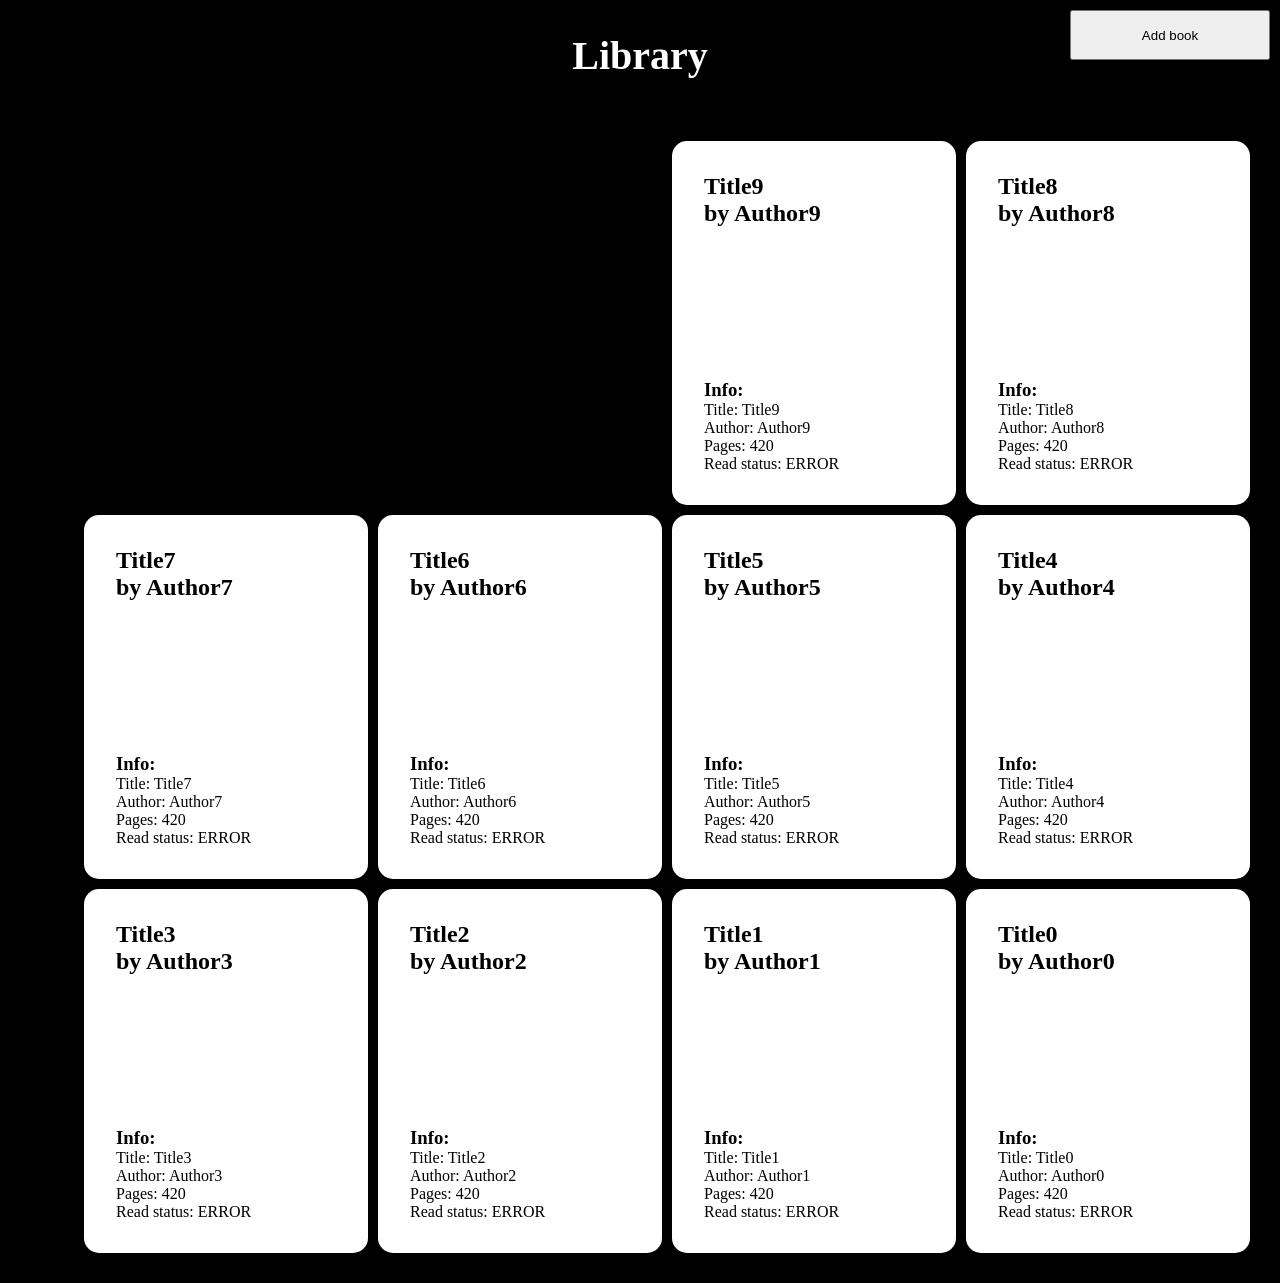
==== index.html @ 4b4154d9 "Adding existing project files to git" ====
<!DOCTYPE html>
<html lang="en">
<head>
    <meta charset="UTF-8">
    <meta name="viewport" content="width=device-width, initial-scale=1.0">
    <title>Library</title>
    <link rel="stylesheet" href="./css/style.css">
    <script src="./js/script.js" defer></script>
</head>
<body>
    <h1>Library</h1>
    <div id="book-list"></div>
    <button id="open-modal">Add book</button>

    <dialog id="add-book-dialog">
        <form id="add-book-form" method="dialog">
            <fieldset>
                <legend>Add Book</legend>
                    <div>
                        <label for="title">Title:</label>
                        <input  type="text" name="title" id="title" placeholder="Title">
                    </div>
                    <div>
                        <label for="author">Author:</label>
                        <input  type="text" name="author" id="author" placeholder="Author">
                    </div>
                    <div>
                        <label for="pages">Pages:</label>
                        <input type="number" name="pages" id="pages" placeholder="Pages">
                    </div>
                    <div>
                        <label for="hasRead">Check if you have read the book:</label>
                        <input type="checkbox" name="hasRead" id="hasRead">
                    </div>
            </fieldset>
        </form>
        <div id="form-buttons">
            <button id="add-book">Add</button>
            <button id="close">Close</button>
        </div>
    </dialog>
    <!-- Temporarily open -->
    <dialog id="edit-book" >
    <!-- Temporarily open -->
        <form id="edit-book-form" method="dialog""></form>
    </dialog>
</body>
</html>
---- css/style.css ----
:root {
    --form-width: 330px;
    --form-height: 400px;
}

* {
    margin: 0px;
    padding: 0px;
    list-style: none;
}

body {
    background-color: black;
}

h1 {
    text-align: center;
    font-size: 40px;
    color: white;
    padding: 2rem;
}

#book-list {
    position: relative;
    padding: 30px;
    display: flex;
    flex-direction: row-reverse;
    flex-wrap: wrap-reverse;
    gap: 10px;
    height: min-content;
}

#book-list div {
    font-size: 1rem;
}

.book-listing {
    display: flex;
    flex-direction: column;

    padding: 2rem;
    background-color: rgb(255, 255, 255);
    width: 200px;
    min-height: max-content;
    min-width: max-content;
    width: 220px;
    height: 300px;

    border-radius: 15px;
}

.book-info-div {
    margin-top: auto;
}

#open-modal {
    width: 200px;
    height: 50px;
    position: fixed;
    margin: 10px;
    top: 0;
    right: 0;
}

form {
    width: var(--form-width);
    height: var(--form-height);
    font-size: 2;
}

#add-book-form>fieldset,
#edit-book-form>fieldset {
    border: none;
    padding: 20px;

    width: calc(var(--form-width)- 20px);
    height: calc(var(--form-height)-20px);

}

legend {
    padding-top: 20px;
}

dialog {
    position: absolute;
    left: 50%;
    top: 50%;
    translate: -50% -50%;
    width: var(--form-width);
    height: var(--form-height);
}


#add-book-form input,
#edit-book-form input {
    height: 30px;
    width: 200px;
}

#add-book-form input[type="checkbox"],
#edit-book-form input[type="checkbox"] {
    position: relative;
    top: 10px;
    width: 40px;
}

#add-book-form label,
#edit-book-form label {
    margin-right: 10px;
    width: 50px;
    text-align: end;
    display: inline-block;
    color: black;
}

#add-book-form div,
#edit-book-form div {
    padding: 10px;
}

#add-book-form div>label[for="hasRead"],
#edit-book-form div>label[for="hasRead"] {
    width: max-content;
}

#form-buttons {
    display: flex;
    flex-direction: column;
    gap: 10px;

    position: absolute;
    bottom: 1rem;
    left: 50%;
    translate: -50%;

}

#form-buttons * {
    aspect-ratio: 16/9;
    height: 30px;
}
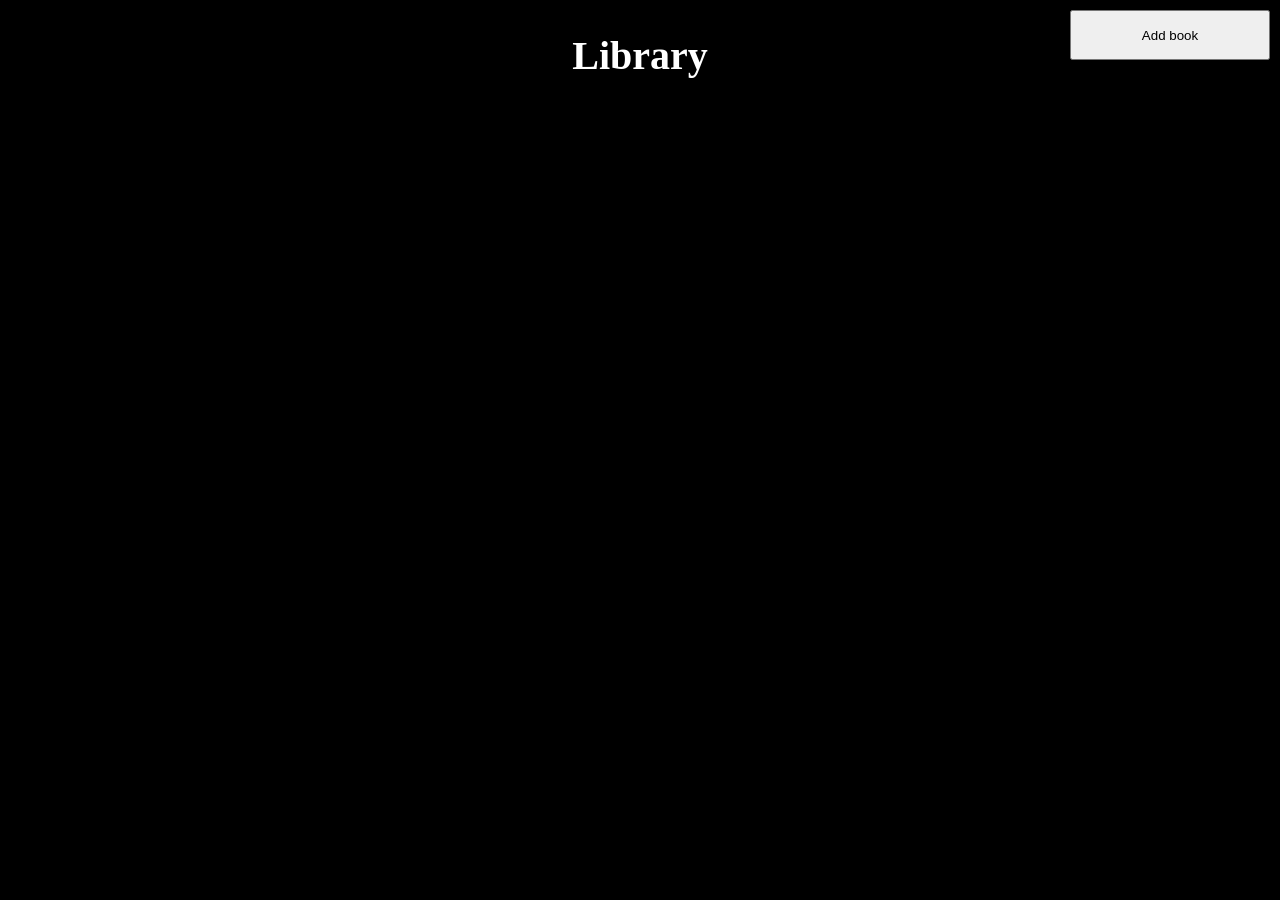
==== commit fa42dc73: "Update close form button" ====
--- a/index.html
+++ b/index.html
@@ -36,7 +36,7 @@
         </form>
         <div id="form-buttons">
             <button id="add-book">Add</button>
-            <button id="close">Close</button>
+            <button class="close">Close</button>
         </div>
     </dialog>
     <!-- Temporarily open -->
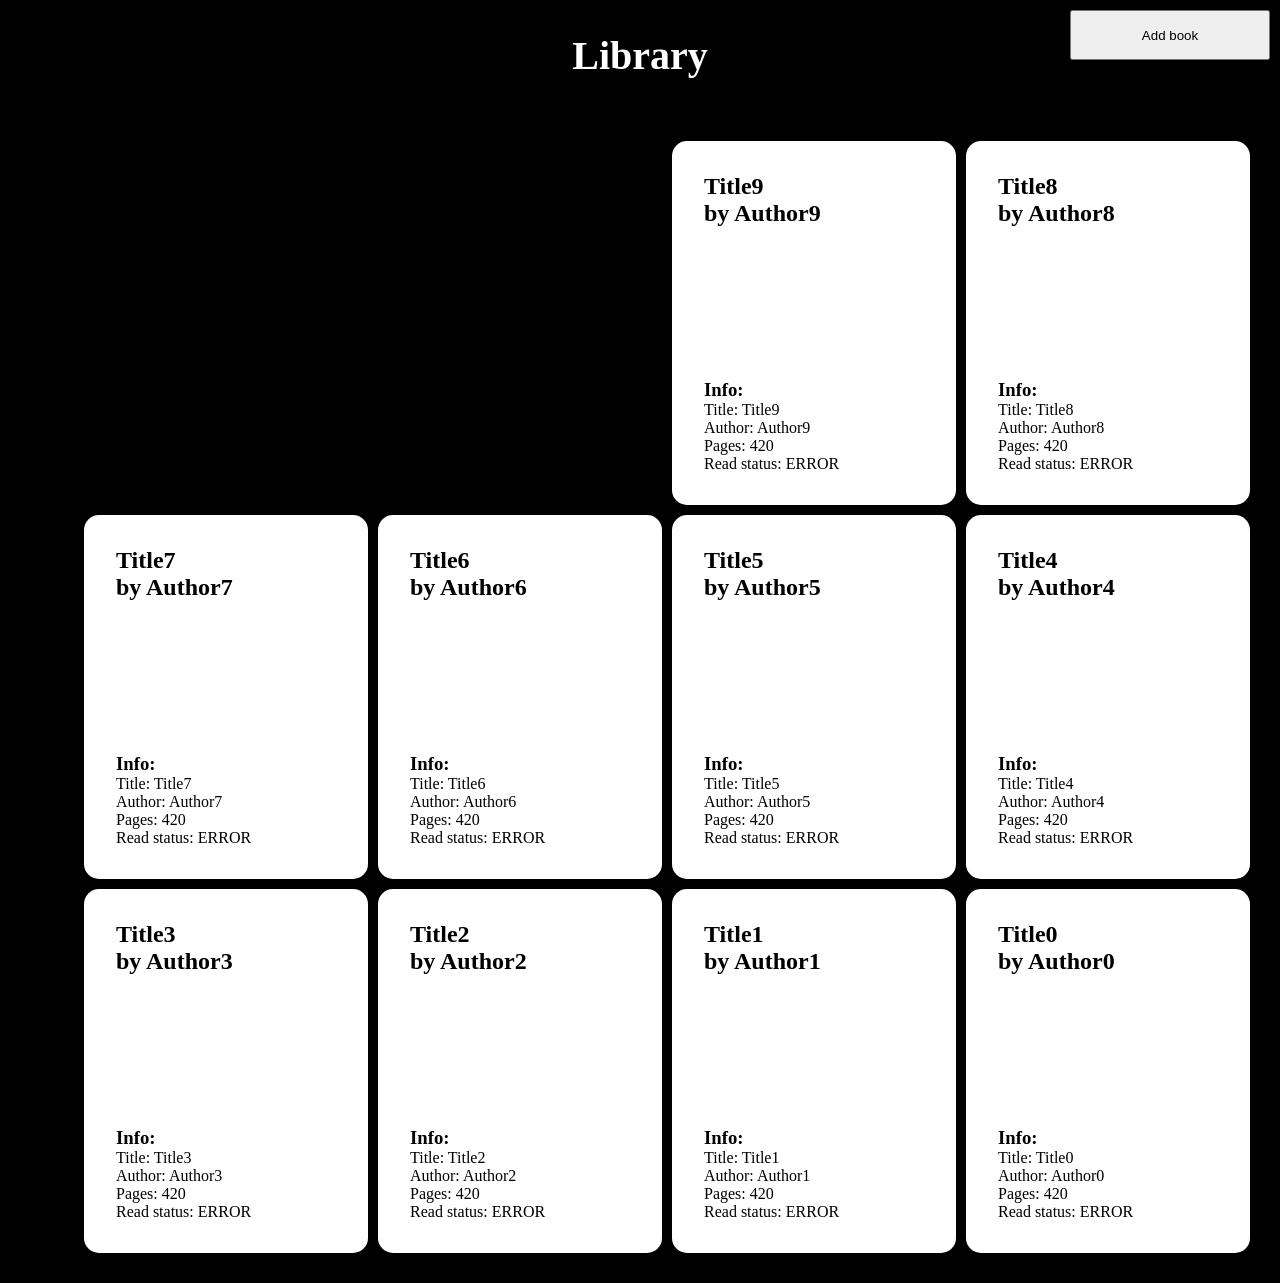
==== commit 42b706fa: "Progress" ====
--- a/index.html
+++ b/index.html
@@ -18,15 +18,15 @@
                 <legend>Add Book</legend>
                     <div>
                         <label for="title">Title:</label>
-                        <input  type="text" name="title" id="title" placeholder="Title">
+                        <input  type="text" name="title" id="title" placeholder="Title" required value="testTitle">
                     </div>
                     <div>
                         <label for="author">Author:</label>
-                        <input  type="text" name="author" id="author" placeholder="Author">
+                        <input  type="text" name="author" id="author" placeholder="Author" required value="testAuthor">
                     </div>
                     <div>
                         <label for="pages">Pages:</label>
-                        <input type="number" name="pages" id="pages" placeholder="Pages">
+                        <input type="number" name="pages" id="pages" placeholder="Pages" required value="69">
                     </div>
                     <div>
                         <label for="hasRead">Check if you have read the book:</label>
@@ -36,7 +36,7 @@
         </form>
         <div id="form-buttons">
             <button id="add-book">Add</button>
-            <button class="close">Close</button>
+            <button id="close">Close</button>
         </div>
     </dialog>
     <!-- Temporarily open -->
--- a/css/style.css
+++ b/css/style.css
@@ -139,4 +139,8 @@
 #form-buttons * {
     aspect-ratio: 16/9;
     height: 30px;
+}
+
+.card-anchor:hover {
+    opacity: .8;
 }
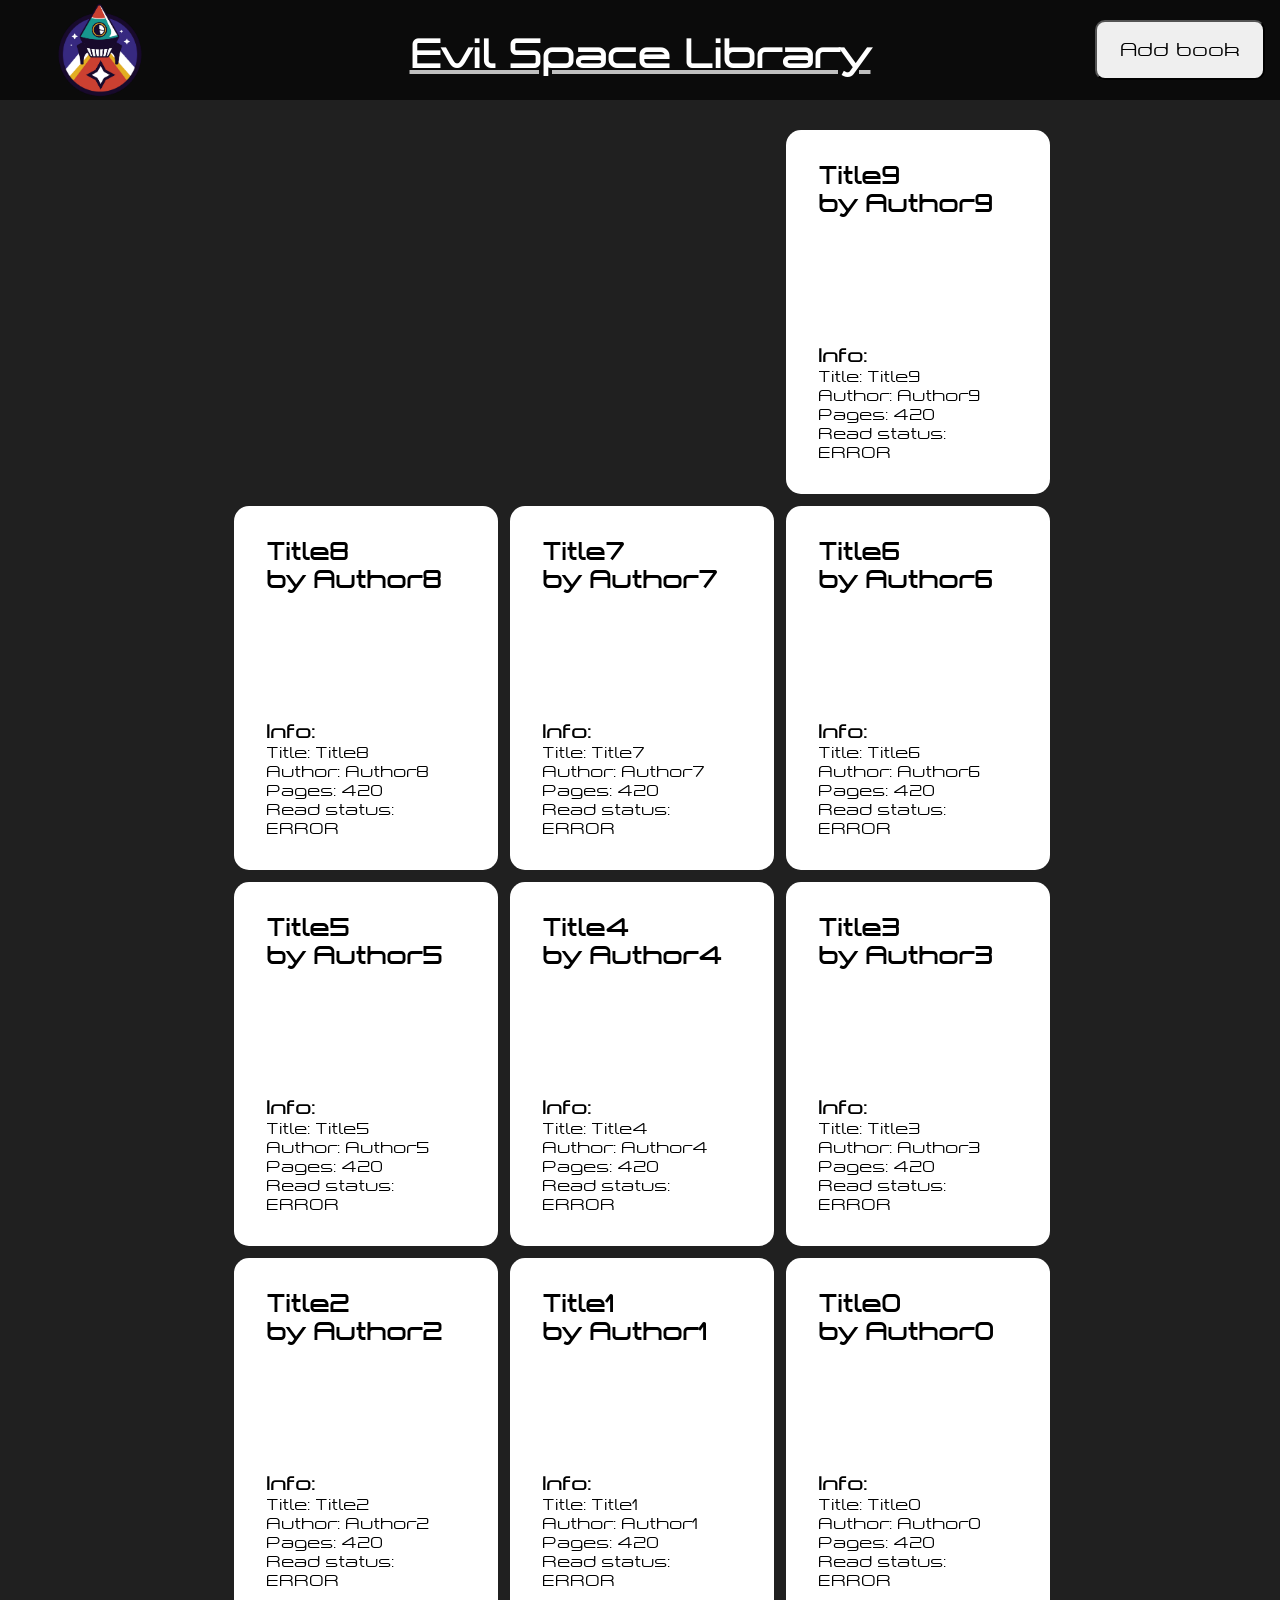
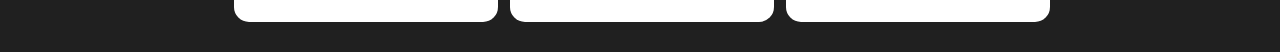
==== commit 4d1d9117: "Misc updates" ====
--- a/index.html
+++ b/index.html
@@ -8,41 +8,47 @@
     <script src="./js/script.js" defer></script>
 </head>
 <body>
-    <h1>Library</h1>
-    <div id="book-list"></div>
-    <button id="open-modal">Add book</button>
-
-    <dialog id="add-book-dialog">
-        <form id="add-book-form" method="dialog">
-            <fieldset>
-                <legend>Add Book</legend>
-                    <div>
-                        <label for="title">Title:</label>
-                        <input  type="text" name="title" id="title" placeholder="Title" required value="testTitle">
-                    </div>
-                    <div>
-                        <label for="author">Author:</label>
-                        <input  type="text" name="author" id="author" placeholder="Author" required value="testAuthor">
-                    </div>
-                    <div>
-                        <label for="pages">Pages:</label>
-                        <input type="number" name="pages" id="pages" placeholder="Pages" required value="69">
-                    </div>
-                    <div>
-                        <label for="hasRead">Check if you have read the book:</label>
-                        <input type="checkbox" name="hasRead" id="hasRead">
-                    </div>
-            </fieldset>
-        </form>
-        <div id="form-buttons">
-            <button id="add-book">Add</button>
-            <button id="close">Close</button>
+    <div id="container">
+        <header>
+            <img src="./img/logo.png" alt="">
+            <h1>Evil Space Library</h1>
+            <button id="open-modal">Add book</button>
+        </header>
+        <div id="book-container">
+            <div id="book-list"></div>
         </div>
-    </dialog>
-    <!-- Temporarily open -->
-    <dialog id="edit-book" >
-    <!-- Temporarily open -->
-        <form id="edit-book-form" method="dialog""></form>
-    </dialog>
+        <dialog id="add-book-dialog">
+            <form id="add-book-form" method="dialog">
+                <fieldset>
+                    <legend>Add Book</legend>
+                        <div>
+                            <label for="title">Title:</label>
+                            <input  type="text" name="title" id="title" placeholder="Title" required>
+                        </div>
+                        <div>
+                            <label for="author">Author:</label>
+                            <input  type="text" name="author" id="author" placeholder="Author" required>
+                        </div>
+                        <div>
+                            <label for="pages">Pages:</label>
+                            <input type="number" name="pages" id="pages" placeholder="Pages" required>
+                        </div>
+                        <div>
+                            <label for="hasRead">Check if you have read the book:</label>
+                            <input type="checkbox" name="has-read" id="has-read">
+                        </div>
+                </fieldset>
+            </form>
+            <div id="form-buttons">
+                <button id="add-book">Add</button>
+                <button id="close">Close</button>
+            </div>
+        </dialog>
+        <!-- Temporarily open -->
+        <dialog id="edit-book" >
+        <!-- Temporarily open -->
+            <form id="edit-book-form" method="dialog""></form>
+        </dialog>
+    </div>
 </body>
 </html>
--- a/css/style.css
+++ b/css/style.css
@@ -1,34 +1,84 @@
+@font-face {
+    font-family: evilspacecorp;
+    src: url(/fonts/aspace_demo-webfont.woff2);
+}
+
 :root {
     --form-width: 330px;
-    --form-height: 400px;
+    --form-height: 450px;
 }
 
 * {
+    font-family: evilspacecorp;
     margin: 0px;
     padding: 0px;
     list-style: none;
 }
 
+#container {
+    display: grid;
+    grid-template-columns: 200px 1fr 200px;
+    grid-template-rows: 100px 1fr;
+}
+
+header {
+    grid-column: 1 / -1;
+    grid-row: 1 / 2;
+
+    display: grid;
+    grid-template-columns: 200px 1fr 200px;
+    grid-template-rows: 100px 1fr;
+
+    position: sticky;
+    background-color: rgb(11, 11, 11);
+    color: rgb(255, 255, 255);
+    height: 100px;
+}
+
+header img {
+    grid: 1/1/2/-1;
+    place-self: center;
+    aspect-ratio: 1;
+    width: 100px;
+}
+
+header button {
+    place-self: center;
+}
+
 body {
-    background-color: black;
+    background-color: rgb(32, 32, 32);
 }
 
 h1 {
     text-align: center;
     font-size: 40px;
-    color: white;
     padding: 2rem;
+    text-decoration: underline silver;
+}
+
+#book-container {
+    grid-column: 2 / 3;
+    grid-row: 2 / -1;
+
+    padding: 30px;
+    display: flex;
+    flex-wrap: wrap;
+    flex-direction: row;
+    gap: 10px;
+    flex-basis: auto;
 }
 
 #book-list {
-    position: relative;
-    padding: 30px;
     display: flex;
+    flex-direction: column;
+    flex-wrap: wrap-reverse;
     flex-direction: row-reverse;
-    flex-wrap: wrap-reverse;
-    gap: 10px;
+    gap: 12px;
     height: min-content;
+    width: 100%;
 }
+
 
 #book-list div {
     font-size: 1rem;
@@ -41,9 +91,6 @@
     padding: 2rem;
     background-color: rgb(255, 255, 255);
     width: 200px;
-    min-height: max-content;
-    min-width: max-content;
-    width: 220px;
     height: 300px;
 
     border-radius: 15px;
@@ -54,12 +101,11 @@
 }
 
 #open-modal {
-    width: 200px;
-    height: 50px;
-    position: fixed;
-    margin: 10px;
-    top: 0;
-    right: 0;
+    place-self: center;
+    width: 170px;
+    height: 60px;
+    border-radius: 10px;
+    font-size: 1.2rem;
 }
 
 form {
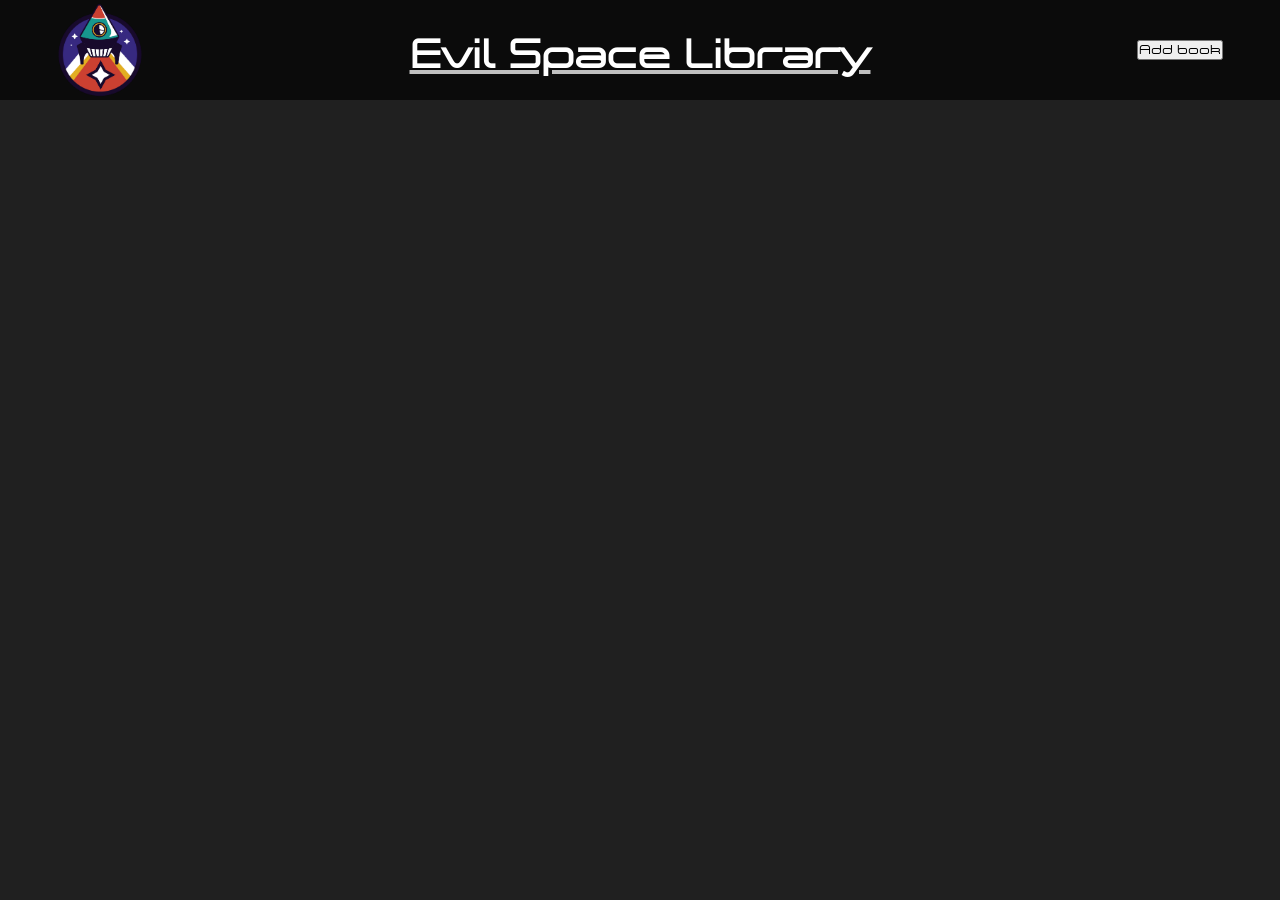
==== commit 75eda842: "Add edit form to html file" ====
--- a/index.html
+++ b/index.html
@@ -9,46 +9,72 @@
 </head>
 <body>
     <div id="container">
-        <header>
+        <header id="main-header">
             <img src="./img/logo.png" alt="">
             <h1>Evil Space Library</h1>
-            <button id="open-modal">Add book</button>
+            <button id="open-add-book-form-button">Add book</button>
         </header>
-        <div id="book-container">
+        <div id="book-list-container">
             <div id="book-list"></div>
         </div>
-        <dialog id="add-book-dialog">
+        <!-- Add form -->
+        <dialog id="add-book-form-dialog">
             <form id="add-book-form" method="dialog">
                 <fieldset>
                     <legend>Add Book</legend>
                         <div>
-                            <label for="title">Title:</label>
-                            <input  type="text" name="title" id="title" placeholder="Title" required>
+                            <label for="add-book-title-input">Title:</label>
+                            <input  type="text" name="add-book-title-input" id="add-book-title-input" placeholder="add-book-title-input" required value="test">
                         </div>
                         <div>
-                            <label for="author">Author:</label>
-                            <input  type="text" name="author" id="author" placeholder="Author" required>
+                            <label for="add-book-author-input">Author:</label>
+                            <input  type="text" name="add-book-author-input" id="add-book-author-input" placeholder="add-book-author-input" required value="test">
                         </div>
                         <div>
-                            <label for="pages">Pages:</label>
-                            <input type="number" name="pages" id="pages" placeholder="Pages" required>
+                            <label for="add-book-pages-input">Pages:</label>
+                            <input type="number" name="add-book-pages-input" id="add-book-pages-input" placeholder="add-book-pages-input" required value="1">
                         </div>
                         <div>
-                            <label for="hasRead">Check if you have read the book:</label>
-                            <input type="checkbox" name="has-read" id="has-read">
+                            <label for="add-book-has-read-input">Check if you have read the book:</label>
+                            <input type="checkbox" name="add-book-has-read-input" id="add-book-has-read-input">
                         </div>
                 </fieldset>
+                <div id="form-buttons">
+                    <button id="add-book-button">Add</button>
+                    <button id="close-form-button">Close</button>
+                </div>
             </form>
+        </dialog>
+
+        <!-- Edit form -->
+        <dialog id="edit-book-form-dialog" >
+                <form id="edit-book-form" method="dialog">
+                        <fieldset>
+                                <legend>Edit Book</legend>
+                                <div>
+                                        <label for="edit-title-input">Update Title:</label>
+                                        <input  type="text" name="edit-title-input" id="edit-title-input" placeholder="">
+                                </div>
+                                <div>
+                                        <label for="edit-author-input">Update Author:</label>
+                                        <input  type="text" name="edit-author-input" id="edit-author-input" placeholder="">
+                                </div>
+                                <div>
+                                        <label for="edit-pages-input">Update Pages:</label>
+                                        <input type="number" name="edit-pages-input" id="edit-pages-input" placeholder="">
+                                </div>
+                                <div>
+                                        <label for="edit-has-read-input">Check if you have read the book:</label>
+                                        <input type="checkbox" name="edit-has-read-input" id="edit-has-read-input">
+                                </div>
+            </fieldset>
             <div id="form-buttons">
-                <button id="add-book">Add</button>
-                <button id="close">Close</button>
-            </div>
-        </dialog>
-        <!-- Temporarily open -->
-        <dialog id="edit-book" >
-        <!-- Temporarily open -->
-            <form id="edit-book-form" method="dialog""></form>
-        </dialog>
+                    <button id="apply-edits-button">Apply</button>
+                    <button id="cancel-edits-button">Cancel</button>
+                    <button id="delete-book-button">Delete</button>
+                </div>
+        </form>
+</dialog>
     </div>
 </body>
 </html>
--- a/css/style.css
+++ b/css/style.css
@@ -1,11 +1,11 @@
 @font-face {
     font-family: evilspacecorp;
-    src: url(/fonts/aspace_demo-webfont.woff2);
+    src: url(../fonts/aspace_demo-webfont.woff2);
 }
 
 :root {
     --form-width: 330px;
-    --form-height: 450px;
+    --form-height: 500px;
 }
 
 * {
@@ -116,12 +116,18 @@
 
 #add-book-form>fieldset,
 #edit-book-form>fieldset {
+
     border: none;
     padding: 20px;
 
     width: calc(var(--form-width)- 20px);
     height: calc(var(--form-height)-20px);
 
+}
+
+fieldset div {
+    display: flex;
+    justify-content: center;
 }
 
 legend {
@@ -141,7 +147,7 @@
 #add-book-form input,
 #edit-book-form input {
     height: 30px;
-    width: 200px;
+    width: 130px;
 }
 
 #add-book-form input[type="checkbox"],
@@ -154,9 +160,8 @@
 #add-book-form label,
 #edit-book-form label {
     margin-right: 10px;
-    width: 50px;
-    text-align: end;
-    display: inline-block;
+    width: 80px;
+    display: inline;
     color: black;
 }
 
@@ -167,7 +172,8 @@
 
 #add-book-form div>label[for="hasRead"],
 #edit-book-form div>label[for="hasRead"] {
-    width: max-content;
+    width: 200px;
+    font-size: .75rem;
 }
 
 #form-buttons {
@@ -184,7 +190,7 @@
 
 #form-buttons * {
     aspect-ratio: 16/9;
-    height: 30px;
+    width: 75px;
 }
 
 .card-anchor:hover {
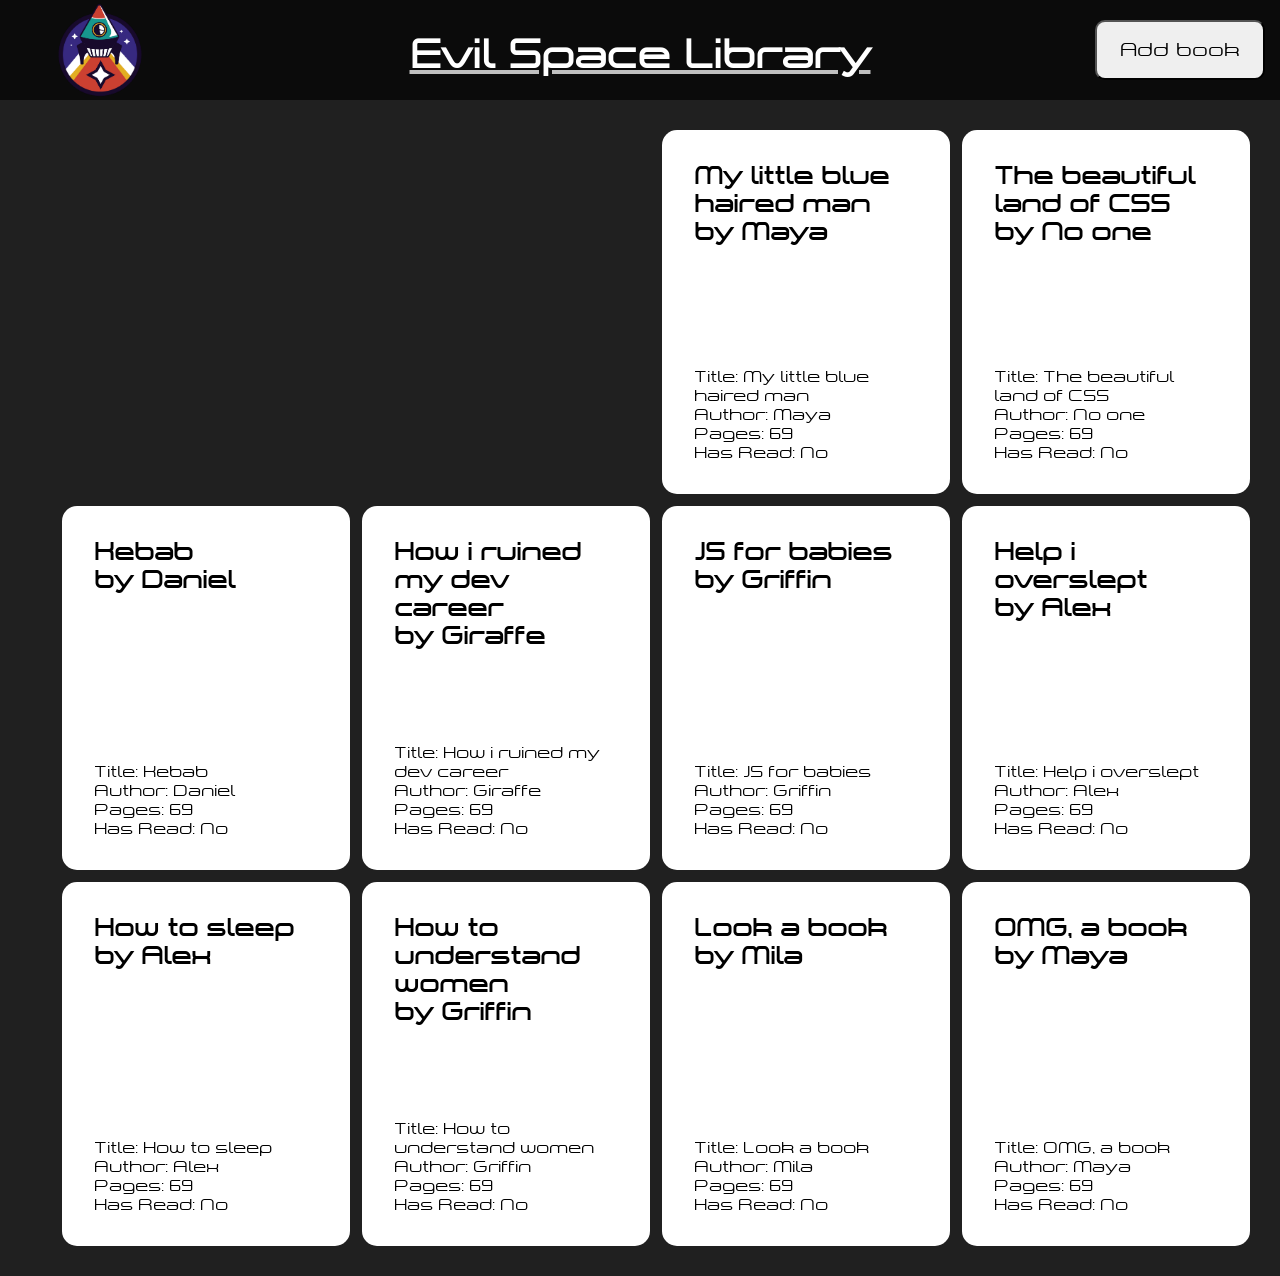
==== commit be2d3c02: "Remove placeholder and value used for testing" ====
--- a/index.html
+++ b/index.html
@@ -24,15 +24,15 @@
                     <legend>Add Book</legend>
                         <div>
                             <label for="add-book-title-input">Title:</label>
-                            <input  type="text" name="add-book-title-input" id="add-book-title-input" placeholder="add-book-title-input" required value="test">
+                            <input  type="text" name="add-book-title-input" id="add-book-title-input" placeholder="Title" required>
                         </div>
                         <div>
                             <label for="add-book-author-input">Author:</label>
-                            <input  type="text" name="add-book-author-input" id="add-book-author-input" placeholder="add-book-author-input" required value="test">
+                            <input  type="text" name="add-book-author-input" id="add-book-author-input" placeholder="Author" required>
                         </div>
                         <div>
                             <label for="add-book-pages-input">Pages:</label>
-                            <input type="number" name="add-book-pages-input" id="add-book-pages-input" placeholder="add-book-pages-input" required value="1">
+                            <input type="number" name="add-book-pages-input" id="add-book-pages-input" placeholder="Pages" required>
                         </div>
                         <div>
                             <label for="add-book-has-read-input">Check if you have read the book:</label>
--- a/css/style.css
+++ b/css/style.css
@@ -15,13 +15,23 @@
     list-style: none;
 }
 
-#container {
+#book-list-container {
+    grid-column: 2 / 3;
+    grid-row: 2 / -1;
+
     display: grid;
     grid-template-columns: 200px 1fr 200px;
     grid-template-rows: 100px 1fr;
-}
-
-header {
+
+    padding: 30px;
+    display: flex;
+    flex-wrap: wrap;
+    flex-direction: row;
+    gap: 10px;
+    flex-basis: auto;
+}
+
+#main-header {
     grid-column: 1 / -1;
     grid-row: 1 / 2;
 
@@ -57,19 +67,10 @@
     text-decoration: underline silver;
 }
 
-#book-container {
-    grid-column: 2 / 3;
-    grid-row: 2 / -1;
-
-    padding: 30px;
-    display: flex;
-    flex-wrap: wrap;
-    flex-direction: row;
-    gap: 10px;
-    flex-basis: auto;
-}
+
 
 #book-list {
+
     display: flex;
     flex-direction: column;
     flex-wrap: wrap-reverse;
@@ -84,23 +85,25 @@
     font-size: 1rem;
 }
 
-.book-listing {
+.card {
     display: flex;
     flex-direction: column;
 
     padding: 2rem;
     background-color: rgb(255, 255, 255);
-    width: 200px;
+    width: 224px;
     height: 300px;
 
     border-radius: 15px;
 }
 
-.book-info-div {
+
+a ul {
     margin-top: auto;
 }
 
-#open-modal {
+
+#open-add-book-form-button {
     place-self: center;
     width: 170px;
     height: 60px;
@@ -170,9 +173,9 @@
     padding: 10px;
 }
 
-#add-book-form div>label[for="hasRead"],
-#edit-book-form div>label[for="hasRead"] {
-    width: 200px;
+#add-book-form div>label[for="add-book-has-read-input"],
+#edit-book-form div>label[for="edit-has-read-input"] {
+    width: 100px;
     font-size: .75rem;
 }
 
@@ -193,6 +196,6 @@
     width: 75px;
 }
 
-.card-anchor:hover {
+a:hover {
     opacity: .8;
 }
